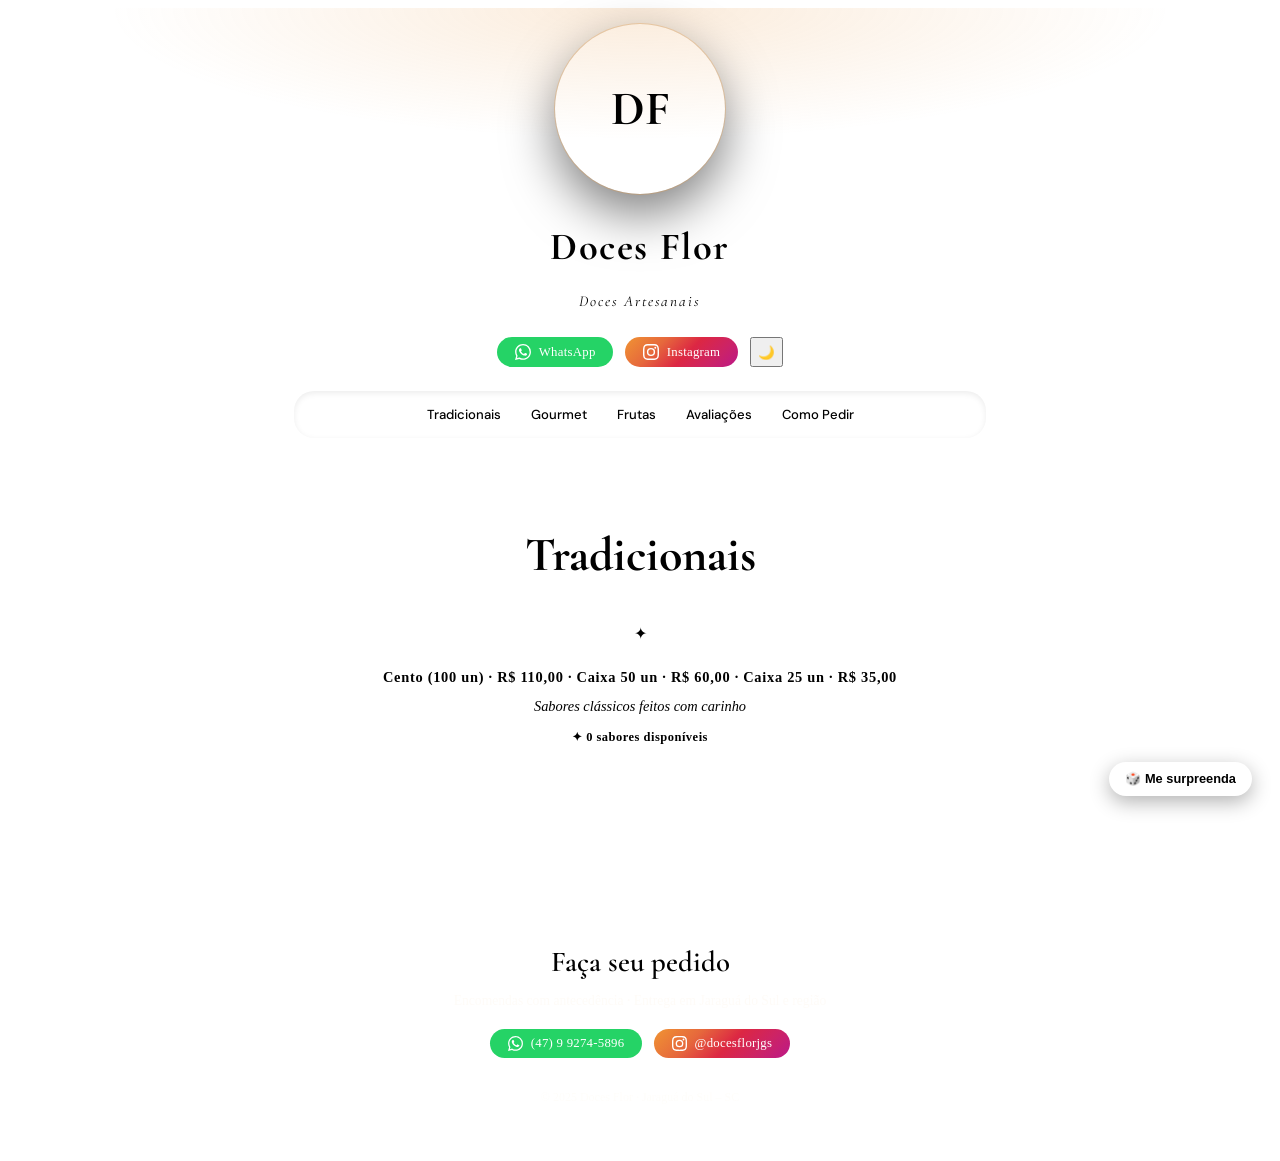
==== index.html @ 5be65fd5 "Update index.html" ====
<!DOCTYPE html>
<html lang="pt-br">
<head>
<meta charset="UTF-8">
<meta name="viewport" content="width=device-width, initial-scale=1.0">
<title>Doces Flor – Brigadeiros Artesanais | Jaraguá do Sul</title>
<meta name="description" content="Brigadeiros artesanais tradicionais e gourmet. Encomendas para festas e eventos em Jaraguá do Sul e região. Peça pelo WhatsApp!">
<link rel="canonical" href="https://docesflor.github.io/cardapio/">

<!-- Open Graph / WhatsApp -->
<meta property="og:title" content="Doces Flor – Brigadeiros Artesanais">
<meta property="og:description" content="Brigadeiros tradicionais e gourmet feitos com carinho. Encomendas em Jaraguá do Sul e região!">
<meta property="og:image" content="https://raw.githubusercontent.com/docesflor/cardapio/main/icone.png">
<meta property="og:type" content="website">
<meta property="og:locale" content="pt_BR">

<!-- Favicon -->
<link rel="icon" type="image/png" href="https://raw.githubusercontent.com/docesflor/cardapio/main/icone.png">
<link rel="apple-touch-icon" href="https://raw.githubusercontent.com/docesflor/cardapio/main/icone.png">
<link rel="manifest" href="manifest.json">

<!-- Firebase (leitura de avaliações para depoimentos) -->
<script src="https://www.gstatic.com/firebasejs/8.10.0/firebase-app.js"></script>
<script src="https://www.gstatic.com/firebasejs/8.10.0/firebase-database.js"></script>
<script src="https://docesflor.github.io/shared/firebase-config.js"></script>
<script src="https://docesflor.github.io/shared/sabores-precos.js"></script>
<script src="https://docesflor.github.io/shared/utils.js"></script>

<script>
  if ('serviceWorker' in navigator) {
    window.addEventListener('load', () => {
      navigator.serviceWorker.register('/sw.js')
        .then(r => console.log('SW registrado:', r.scope))
        .catch(e => console.warn('SW erro:', e));
    });
  }
</script>

<!-- Schema.org structured data -->
<script type="application/ld+json">
{
  "@context": "https://schema.org",
  "@type": "FoodEstablishment",
  "name": "Doces Flor",
  "description": "Brigadeiros artesanais tradicionais e gourmet em Jaraguá do Sul",
  "address": {
    "@type": "PostalAddress",
    "addressLocality": "Jaraguá do Sul",
    "addressRegion": "SC",
    "addressCountry": "BR"
  },
  "telephone": "+5547992745896",
  "servesCuisine": "Confeitaria Artesanal"
}
</script>

<!-- Google Analytics -->
<script async src="https://www.googletagmanager.com/gtag/js?id=G-Z4RVTWXSM8"></script>
<script>
  window.dataLayer = window.dataLayer || [];
  function gtag(){dataLayer.push(arguments);}
  gtag('js', new Date());
  gtag('config', 'G-Z4RVTWXSM8');
</script>

<script src="js/notificacoes.js"></script>

<link href="https://fonts.googleapis.com/css2?family=Cormorant+Garamond:ital,wght@0,400;0,600;0,700;1,400;1,600&family=DM+Sans:wght@300;400;500&display=swap" rel="stylesheet">
<link rel="stylesheet" href="https://docesflor.github.io/shared/theme.css">

<link rel="stylesheet" href="style.css">
</head>
<body>

<!-- HEADER -->
<header>
  <div class="header-inner">
    <div class="logo-ring">
      <img src="https://raw.githubusercontent.com/docesflor/cardapio/main/icone.png"
           alt="Logo Doces Flor — Brigadeiros Artesanais em Jaraguá do Sul"
           width="160" height="160"
           fetchpriority="high"
           onerror="this.parentElement.innerHTML='<div style=\'display:flex;align-items:center;justify-content:center;width:100%;height:100%;border-radius:50%;background:var(--amber);font-family:Cormorant Garamond,serif;font-size:3rem;font-weight:700;color:var(--brown-dark)\'>DF</div>'">
    </div>
    <div class="header-title">
      <h1>Doces <span>Flor</span></h1>
      <p>Doces Artesanais</p>
    </div>
    <div class="header-cta">
      <a href="https://wa.me/5547992745896?text=Olá! Gostaria de fazer um pedido de doces." target="_blank" class="btn-social btn-whatsapp"
         onclick="gtag('event','click_whatsapp',{local:'header'})">
        <svg width="16" height="16" viewBox="0 0 24 24" fill="currentColor" aria-hidden="true"><path d="M17.472 14.382c-.297-.149-1.758-.867-2.03-.967-.273-.099-.471-.148-.67.15-.197.297-.767.966-.94 1.164-.173.199-.347.223-.644.075-.297-.15-1.255-.463-2.39-1.475-.883-.788-1.48-1.761-1.653-2.059-.173-.297-.018-.458.13-.606.134-.133.298-.347.446-.52.149-.174.198-.298.298-.497.099-.198.05-.371-.025-.52-.075-.149-.669-1.612-.916-2.207-.242-.579-.487-.5-.669-.51-.173-.008-.371-.01-.57-.01-.198 0-.52.074-.792.372-.272.297-1.04 1.016-1.04 2.479 0 1.462 1.065 2.875 1.213 3.074.149.198 2.096 3.2 5.077 4.487.709.306 1.262.489 1.694.625.712.227 1.36.195 1.871.118.571-.085 1.758-.719 2.006-1.413.248-.694.248-1.289.173-1.413-.074-.124-.272-.198-.57-.347m-5.421 7.403h-.004a9.87 9.87 0 01-5.031-1.378l-.361-.214-3.741.982.998-3.648-.235-.374a9.86 9.86 0 01-1.51-5.26c.001-5.45 4.436-9.884 9.888-9.884 2.64 0 5.122 1.03 6.988 2.898a9.825 9.825 0 012.893 6.994c-.003 5.45-4.437 9.884-9.885 9.884m8.413-18.297A11.815 11.815 0 0012.05 0C5.495 0 .16 5.335.157 11.892c0 2.096.547 4.142 1.588 5.945L.057 24l6.305-1.654a11.882 11.882 0 005.683 1.448h.005c6.554 0 11.89-5.335 11.893-11.893a11.821 11.821 0 00-3.48-8.413z"/></svg>
        WhatsApp
      </a>
      <a href="https://www.instagram.com/docesflorjgs/" target="_blank" class="btn-social btn-instagram"
         onclick="gtag('event','click_instagram',{local:'header'})">
        <svg width="16" height="16" viewBox="0 0 24 24" fill="currentColor" aria-hidden="true"><path d="M12 2.163c3.204 0 3.584.012 4.85.07 3.252.148 4.771 1.691 4.919 4.919.058 1.265.069 1.645.069 4.849 0 3.205-.012 3.584-.069 4.849-.149 3.225-1.664 4.771-4.919 4.919-1.266.058-1.644.07-4.85.07-3.204 0-3.584-.012-4.849-.07-3.26-.149-4.771-1.699-4.919-4.92-.058-1.265-.07-1.644-.07-4.849 0-3.204.013-3.583.07-4.849.149-3.227 1.664-4.771 4.919-4.919 1.266-.057 1.645-.069 4.849-.069zM12 0C8.741 0 8.333.014 7.053.072 2.695.272.273 2.69.073 7.052.014 8.333 0 8.741 0 12c0 3.259.014 3.668.072 4.948.2 4.358 2.618 6.78 6.98 6.98C8.333 23.986 8.741 24 12 24c3.259 0 3.668-.014 4.948-.072 4.354-.2 6.782-2.618 6.979-6.98.059-1.28.073-1.689.073-4.948 0-3.259-.014-3.667-.072-4.947-.196-4.354-2.617-6.78-6.979-6.98C15.668.014 15.259 0 12 0zm0 5.838a6.162 6.162 0 100 12.324 6.162 6.162 0 000-12.324zM12 16a4 4 0 110-8 4 4 0 010 8zm6.406-11.845a1.44 1.44 0 100 2.881 1.44 1.44 0 000-2.881z"/></svg>
        Instagram
      </a>
      <button class="btn-toggle-tema" onclick="alternarTema()" aria-label="Alternar modo escuro">🌙</button>
    </div>
  </div>
</header>

<button id="btnSurpresa" onclick="abrirSurpresa()" style="position:fixed;bottom:6.5rem;right:1.75rem;z-index:999;background:var(--surface-brand);color:var(--on-surface-brand);border:2px solid var(--amber);border-radius:50px;padding:0.6rem 1rem;font-size:0.8rem;font-weight:600;box-shadow:0 6px 20px rgba(0,0,0,0.3);cursor:pointer;">🎲 Me surpreenda</button>

<!-- MODAL SURPRESA (ROLETA DE SABOR) -->
<div class="surpresa-modal" id="surpresaModal" role="dialog" aria-modal="true" aria-label="Sorteio de sabor">
  <div class="surpresa-box">
    <button class="surpresa-fechar" onclick="fecharSurpresa()" aria-label="Fechar">×</button>
    <p class="surpresa-label">🎲 Gire e descubra seu sabor!</p>
    <div class="surpresa-dado-wrap" id="surpresaRoletaWrap">
      <div class="surpresa-dado" id="surpresaDado">🎲</div>
      <div class="surpresa-nome-girando" id="surpresaNomeGirando">?</div>
    </div>
    <button class="btn-confirmar-qtd" id="btnGirarRoleta" onclick="girarRoleta()">🎲 Girar o dado</button>
    <div class="surpresa-resultado" id="surpresaResultado" style="display:none;">
      <div class="surpresa-selo">🎉</div>
      <p class="surpresa-resultado-label">Seu sabor é</p>
      <div class="surpresa-nome-card">
        <h3 id="surpresaNomeFinal"></h3>
      </div>
      <button class="btn-ver-sabor" onclick="irParaSaborSorteado()">Ver esse sabor 🍫</button>
      <button class="btn-girar-novo" onclick="girarNovamente()">🎲 Girar de novo</button>
    </div>
  </div>
</div>
<div class="nav-tabs">
  <button class="nav-tab active" data-section="tradicionais" id="tab-tradicionais">Tradicionais</button>
  <button class="nav-tab" data-section="gourmet" id="tab-gourmet">Gourmet</button>
  <button class="nav-tab" data-section="frutas" id="tab-frutas">Frutas</button>
  <button class="nav-tab" data-section="depoimentos">Avaliações</button>
  <button class="nav-tab" data-section="como-pedir">Como Pedir</button>
</div>

<!-- MAIN -->
<main>

  <div class="banner-sazonal" id="bannerSazonal">
    <div class="banner-sazonal-inner">
      <div class="banner-sazonal-emoji" id="bannerEmoji"></div>
      <h4 id="bannerTitulo"></h4>
      <p id="bannerTexto"></p>
      <span class="banner-sazonal-badge" id="bannerBadge"></span>
    </div>
  </div>

  <!-- TRADICIONAIS -->
  <section id="tradicionais" class="section visible">
    <div class="section-header">
      <h2>Tradicionais</h2>
      <div class="ornament"><span class="ornament-icon">✦</span></div>
      <span class="price-tag">Cento (100 un) · R$ 110,00 · Caixa 50 un · R$ 60,00 · Caixa 25 un · R$ 35,00</span>
      <p class="desc">Sabores clássicos feitos com carinho</p>
      <p class="desc-sabores" id="contador-trad"></p>
    </div>
    <div class="grid" id="grid-trad"></div>
<div class="skeleton-grid" id="skeleton-trad">
  <div class="skeleton-card"></div><div class="skeleton-card"></div><div class="skeleton-card"></div>
</div>
  </section>

  <!-- FRUTAS -->
  <section id="frutas" class="section">
    <div class="section-header">
      <h2>Frutas</h2>
      <div class="ornament"><span class="ornament-icon">✦</span></div>
      <span class="price-tag">Cento (100 un) · R$ 125,00 · Caixa 50 un · R$ 70,00 · Caixa 25 un · R$ 40,00</span>
      <p class="desc">Sabores frescos e frutados feitos com carinho</p>
      <p class="desc-sabores" id="contador-frutas"></p>
    </div>
    <div class="grid" id="grid-frutas"></div>
<div class="skeleton-grid" id="skeleton-frutas">
  <div class="skeleton-card"></div><div class="skeleton-card"></div><div class="skeleton-card"></div>
</div>
  </section>

  <!-- GOURMET -->
  <section id="gourmet" class="section">
    <div class="section-header">
      <h2>Gourmet</h2>
      <div class="ornament"><span class="ornament-icon">✦</span></div>
      <span class="price-tag">Cento (100 un) · R$ 140,00 · Caixa 50 un · R$ 80,00 · Caixa 25 un · R$ 45,00</span>
      <p class="desc">Combinações sofisticadas e irresistíveis</p>
      <p class="desc-sabores" id="contador-gourmet"></p>
    </div>
    <div class="grid" id="grid-gourmet"></div>
<div class="skeleton-grid" id="skeleton-gourmet">
  <div class="skeleton-card"></div><div class="skeleton-card"></div><div class="skeleton-card"></div>
</div>
  </section>

  <!-- DEPOIMENTOS -->
  <section id="depoimentos" class="section">
    <div class="section-header">
      <h2>O que dizem nossos clientes</h2>
      <div class="ornament"><span class="ornament-icon">✦</span></div>
      <p class="desc">Amor em cada mordida, carinho em cada entrega ♥</p>
    </div>
    <div class="depoimentos-grid" id="depoimentos-grid">
      <!-- Depoimentos reais são inseridos automaticamente aqui via JavaScript -->
      <div class="depoimento-card">
        <div class="depoimento-estrelas">★★★★★</div>
        <p class="depoimento-texto">"Os brigadeiros são simplesmente perfeitos! Pedi para o aniversário da minha filha e todos adoraram. Já virei cliente fiel!"</p>
        <span class="depoimento-autor">— Ana Paula M.</span>
      </div>
      <div class="depoimento-card">
        <div class="depoimento-estrelas">★★★★★</div>
        <p class="depoimento-texto">"Melhor brigadeiro que já comi! O de Ferrero Rocher é incrível. Entrega pontual e embalagem linda."</p>
        <span class="depoimento-autor">— Carlos R.</span>
      </div>
    </div>
  </section>

  <!-- COMO PEDIR -->
  <section id="como-pedir" class="section">
    <div class="section-header">
      <h2>Como Pedir</h2>
      <div class="ornament"><span class="ornament-icon">✦</span></div>
      <p class="desc">Simples, rápido e com muito carinho</p>
    </div>

    <div style="max-width:560px;margin:0 auto 3rem;">
      <div style="display:flex;flex-direction:column;gap:1.25rem;">
        <div style="display:flex;align-items:flex-start;gap:1rem;background:var(--white);border-radius:16px;padding:1.25rem;box-shadow:0 4px 18px var(--shadow);">
          <div style="min-width:42px;height:42px;border-radius:50%;background:var(--amber);color:var(--white);font-family:'Cormorant Garamond',serif;font-size:1.4rem;font-weight:700;display:flex;align-items:center;justify-content:center;">1</div>
          <div><p style="font-weight:600;color:var(--brown-dark);margin-bottom:0.2rem;">Escolha os sabores</p><p style="font-size:0.85rem;color:var(--brown-warm);">Navegue pelo cardápio, adicione os sabores e quantidades desejadas no carrinho.</p></div>
        </div>
        <div style="display:flex;align-items:flex-start;gap:1rem;background:var(--white);border-radius:16px;padding:1.25rem;box-shadow:0 4px 18px var(--shadow);">
          <div style="min-width:42px;height:42px;border-radius:50%;background:var(--amber);color:var(--white);font-family:'Cormorant Garamond',serif;font-size:1.4rem;font-weight:700;display:flex;align-items:center;justify-content:center;">2</div>
          <div><p style="font-weight:600;color:var(--brown-dark);margin-bottom:0.2rem;">Envie pelo WhatsApp</p><p style="font-size:0.85rem;color:var(--brown-warm);">Clique em "Enviar pedido no WhatsApp" — a mensagem já vem pronta com tudo que escolheu.</p></div>
        </div>
        <div style="display:flex;align-items:flex-start;gap:1rem;background:var(--white);border-radius:16px;padding:1.25rem;box-shadow:0 4px 18px var(--shadow);">
          <div style="min-width:42px;height:42px;border-radius:50%;background:var(--amber);color:var(--white);font-family:'Cormorant Garamond',serif;font-size:1.4rem;font-weight:700;display:flex;align-items:center;justify-content:center;">3</div>
          <div><p style="font-weight:600;color:var(--brown-dark);margin-bottom:0.2rem;">Confirme e aguarde</p><p style="font-size:0.85rem;color:var(--brown-warm);">Combinamos data, entrega ou retirada e forma de pagamento. Prazo mínimo de 48h.</p></div>
        </div>
        <div style="display:flex;align-items:flex-start;gap:1rem;background:var(--white);border-radius:16px;padding:1.25rem;box-shadow:0 4px 18px var(--shadow);">
          <div style="min-width:42px;height:42px;border-radius:50%;background:var(--green);color:var(--white);font-family:'Cormorant Garamond',serif;font-size:1.4rem;font-weight:700;display:flex;align-items:center;justify-content:center;">🍫</div>
          <div><p style="font-weight:600;color:var(--brown-dark);margin-bottom:0.2rem;">Aproveite!</p><p style="font-size:0.85rem;color:var(--brown-warm);">Seus brigadeiros chegam fresquinhos e feitos com muito amor. ♥</p></div>
        </div>
      </div>
    </div>

    <!-- CALCULADORA "PRA QUANTAS PESSOAS" -->
    <div style="max-width:480px;margin:0 auto 3rem;">
      <div style="background:var(--white);border-radius:20px;padding:1.5rem;box-shadow:0 4px 18px var(--shadow);text-align:center;">
        <h3 style="font-family:'Cormorant Garamond',serif;font-size:1.5rem;font-weight:700;color:var(--brown-dark);margin-bottom:0.3rem;">🎉 Não sabe quanto pedir?</h3>
        <p style="font-size:0.85rem;color:var(--brown-warm);margin-bottom:1rem;">Diga quantos convidados e calculamos pra você!</p>
        <div style="display:flex;gap:8px;">
          <input type="number" id="calcConvidados" min="1" placeholder="Nº de convidados" style="flex:1;padding:0.75rem 1rem;border:2px solid var(--cream-dark);border-radius:14px;font-size:0.9rem;font-family:'DM Sans',sans-serif;color:var(--brown-dark);background:var(--cream);outline:none;">
          <button onclick="calcularQuantidadePessoas()" style="background:var(--amber);color:white;border:none;border-radius:14px;padding:0 1.25rem;font-family:'DM Sans',sans-serif;font-weight:600;cursor:pointer;white-space:nowrap;">Calcular</button>
        </div>
        <div id="calcResultadoPessoas"></div>
      </div>
    </div>

    <!-- TABELA DE PREÇOS -->
    <div style="max-width:620px;margin:0 auto;">
      <div style="text-align:center;margin-bottom:1.5rem;">
        <h3 style="font-family:'Cormorant Garamond',serif;font-size:1.8rem;font-weight:700;color:var(--brown-dark);">Tabela de Preços</h3>
        <div class="ornament"><span class="ornament-icon">✦</span></div>
      </div>

      <!-- Preços base -->
      <div style="background:var(--white);border-radius:16px;overflow:hidden;box-shadow:0 4px 18px var(--shadow);margin-bottom:1.25rem;">
      <div style="display:grid;grid-template-columns:1fr 1fr 1fr 1fr;background:var(--brown-dark);padding:0.75rem 1.25rem;text-align:center;">
        <span style="font-size:0.75rem;font-weight:600;color:var(--amber-light);letter-spacing:0.05em;">QUANTIDADE</span>
        <span style="font-size:0.75rem;font-weight:600;color:var(--amber-light);letter-spacing:0.05em;">TRADICIONAL</span>
        <span style="font-size:0.75rem;font-weight:600;color:var(--amber-light);letter-spacing:0.05em;">FRUTAS</span>
        <span style="font-size:0.75rem;font-weight:600;color:var(--amber-light);letter-spacing:0.05em;">GOURMET</span>
    </div>
        <div id="tabelaPrecos"></div>
      </div>

      <!-- Combos mistos -->
      <div style="background:var(--white);border-radius:16px;overflow:hidden;box-shadow:0 4px 18px var(--shadow);margin-bottom:1.25rem;">
        <div style="background:var(--green);padding:0.75rem 1.25rem;text-align:center;">
          <span style="font-size:0.78rem;font-weight:700;color:white;letter-spacing:0.08em;">🎁 COMBOS MISTOS — ECONOMIA GARANTIDA</span>
        </div>
        <div style="padding:0.5rem 0;">
          <div style="display:grid;grid-template-columns:1fr 1fr 1fr;padding:0.75rem 1.25rem;background:var(--cream);text-align:center;">
            <span style="font-size:0.72rem;font-weight:600;color:var(--brown-warm);letter-spacing:0.04em;">COMBO</span>
            <span style="font-size:0.72rem;font-weight:600;color:var(--brown-warm);letter-spacing:0.04em;">VALOR</span>
            <span style="font-size:0.72rem;font-weight:600;color:var(--green);letter-spacing:0.04em;">ECONOMIA</span>
          </div>
          <div style="display:grid;grid-template-columns:1fr 1fr 1fr;padding:0.75rem 1.25rem;text-align:center;border-bottom:1px solid var(--cream-dark);">
            <div style="text-align:left;">
              <span style="font-size:0.88rem;font-weight:600;color:var(--brown-dark);">Caixa Mista 50 un</span>
              <span style="display:block;font-size:0.72rem;color:var(--brown-warm);">25 Trad + 25 Gourmet</span>
            </div>
            <span style="font-size:0.95rem;font-weight:700;color:var(--brown-dark);display:flex;align-items:center;justify-content:center;">R$ 70,00</span>
            <span style="font-size:0.88rem;font-weight:700;color:var(--green);display:flex;align-items:center;justify-content:center;">- R$ 10,00</span>
          </div>
          <div style="display:grid;grid-template-columns:1fr 1fr 1fr;padding:0.75rem 1.25rem;text-align:center;border-bottom:1px solid var(--cream-dark);">
            <div style="text-align:left;">
              <span style="font-size:0.88rem;font-weight:600;color:var(--brown-dark);">Cento Misto 100 un</span>
              <span style="display:block;font-size:0.72rem;color:var(--brown-warm);">50 Trad + 50 Gourmet</span>
            </div>
            <span style="font-size:0.95rem;font-weight:700;color:var(--brown-dark);display:flex;align-items:center;justify-content:center;">R$ 125,00</span>
            <span style="font-size:0.88rem;font-weight:700;color:var(--green);display:flex;align-items:center;justify-content:center;">- R$ 15,00</span>
          </div>
          <div style="display:grid;grid-template-columns:1fr 1fr 1fr;padding:0.75rem 1.25rem;text-align:center;border-bottom:1px solid var(--cream-dark);">
            <div style="text-align:left;">
              <span style="font-size:0.88rem;font-weight:600;color:var(--brown-dark);">Cento Misto 100 un</span>
              <span style="display:block;font-size:0.72rem;color:var(--brown-warm);">75 Trad + 25 Gourmet</span>
            </div>
            <span style="font-size:0.95rem;font-weight:700;color:var(--brown-dark);display:flex;align-items:center;justify-content:center;">R$ 120,00</span>
            <span style="font-size:0.88rem;font-weight:700;color:var(--green);display:flex;align-items:center;justify-content:center;">- R$ 10,00</span>
          </div>
          <div style="display:grid;grid-template-columns:1fr 1fr 1fr;padding:0.75rem 1.25rem;text-align:center;">
            <div style="text-align:left;">
              <span style="font-size:0.88rem;font-weight:600;color:var(--brown-dark);">Cento Misto 100 un</span>
              <span style="display:block;font-size:0.72rem;color:var(--brown-warm);">25 Trad + 75 Gourmet</span>
            </div>
            <span style="font-size:0.95rem;font-weight:700;color:var(--brown-dark);display:flex;align-items:center;justify-content:center;">R$ 130,00</span>
            <span style="font-size:0.88rem;font-weight:700;color:var(--green);display:flex;align-items:center;justify-content:center;">- R$ 20,00</span>
          </div>
        </div>
        <div style="padding:0 1.25rem 0.75rem;font-size:0.75rem;color:var(--brown-warm);font-style:italic;text-align:center;">
          * Cento Misto pode ser dividido em até 4 sabores (2 de cada categoria)
        </div>
      </div>

      <p style="text-align:center;font-size:0.78rem;color:var(--brown-warm);margin-top:0.5rem;margin-bottom:1.5rem;font-style:italic;">
        * Quantidade mínima: 25 unidades por sabor
      </p>

      <a href="https://wa.me/5547992745896?text=Olá! Gostaria de fazer um pedido de brigadeiros."
         target="_blank" class="btn-enviar-pedido"
         onclick="gtag('event','click_whatsapp',{local:'tabela_precos'})">
        <svg width="18" height="18" viewBox="0 0 24 24" fill="currentColor" aria-hidden="true"><path d="M17.472 14.382c-.297-.149-1.758-.867-2.03-.967-.273-.099-.471-.148-.67.15-.197.297-.767.966-.94 1.164-.173.199-.347.223-.644.075-.297-.15-1.255-.463-2.39-1.475-.883-.788-1.48-1.761-1.653-2.059-.173-.297-.018-.458.13-.606.134-.133.298-.347.446-.52.149-.174.198-.298.298-.497.099-.198.05-.371-.025-.52-.075-.149-.669-1.612-.916-2.207-.242-.579-.487-.5-.669-.51-.173-.008-.371-.01-.57-.01-.198 0-.52.074-.792.372-.272.297-1.04 1.016-1.04 2.479 0 1.462 1.065 2.875 1.213 3.074.149.198 2.096 3.2 5.077 4.487.709.306 1.262.489 1.694.625.712.227 1.36.195 1.871.118.571-.085 1.758-.719 2.006-1.413.248-.694.248-1.289.173-1.413-.074-.124-.272-.198-.57-.347m-5.421 7.403h-.004a9.87 9.87 0 01-5.031-1.378l-.361-.214-3.741.982.998-3.648-.235-.374a9.86 9.86 0 01-1.51-5.26c.001-5.45 4.436-9.884 9.888-9.884 2.64 0 5.122 1.03 6.988 2.898a9.825 9.825 0 012.893 6.994c-.003 5.45-4.437 9.884-9.885 9.884m8.413-18.297A11.815 11.815 0 0012.05 0C5.495 0 .16 5.335.157 11.892c0 2.096.547 4.142 1.588 5.945L.057 24l6.305-1.654a11.882 11.882 0 005.683 1.448h.005c6.554 0 11.89-5.335 11.893-11.893a11.821 11.821 0 00-3.48-8.413z"/></svg>
        Fazer pedido pelo WhatsApp
      </a>
    </div>
  </section>
</main>

<!-- FOOTER -->
<footer>
  <div class="footer-inner"></br>
    <h3>Faça seu pedido</h3>
    <p>Encomendas com antecedência · Entrega em Jaraguá do Sul e região</p>
    <div class="footer-links">
      <a href="https://wa.me/5547992745896?text=Olá! Gostaria de fazer um pedido de doces." target="_blank" class="btn-social btn-whatsapp"
         onclick="gtag('event','click_whatsapp',{local:'footer'})">
        <svg width="15" height="15" viewBox="0 0 24 24" fill="currentColor" aria-hidden="true"><path d="M17.472 14.382c-.297-.149-1.758-.867-2.03-.967-.273-.099-.471-.148-.67.15-.197.297-.767.966-.94 1.164-.173.199-.347.223-.644.075-.297-.15-1.255-.463-2.39-1.475-.883-.788-1.48-1.761-1.653-2.059-.173-.297-.018-.458.13-.606.134-.133.298-.347.446-.52.149-.174.198-.298.298-.497.099-.198.05-.371-.025-.52-.075-.149-.669-1.612-.916-2.207-.242-.579-.487-.5-.669-.51-.173-.008-.371-.01-.57-.01-.198 0-.52.074-.792.372-.272.297-1.04 1.016-1.04 2.479 0 1.462 1.065 2.875 1.213 3.074.149.198 2.096 3.2 5.077 4.487.709.306 1.262.489 1.694.625.712.227 1.36.195 1.871.118.571-.085 1.758-.719 2.006-1.413.248-.694.248-1.289.173-1.413-.074-.124-.272-.198-.57-.347m-5.421 7.403h-.004a9.87 9.87 0 01-5.031-1.378l-.361-.214-3.741.982.998-3.648-.235-.374a9.86 9.86 0 01-1.51-5.26c.001-5.45 4.436-9.884 9.888-9.884 2.64 0 5.122 1.03 6.988 2.898a9.825 9.825 0 012.893 6.994c-.003 5.45-4.437 9.884-9.885 9.884m8.413-18.297A11.815 11.815 0 0012.05 0C5.495 0 .16 5.335.157 11.892c0 2.096.547 4.142 1.588 5.945L.057 24l6.305-1.654a11.882 11.882 0 005.683 1.448h.005c6.554 0 11.89-5.335 11.893-11.893a11.821 11.821 0 00-3.48-8.413z"/></svg>
        (47) 9 9274-5896
      </a>
      <a href="https://www.instagram.com/docesflorjgs/" target="_blank" class="btn-social btn-instagram"
         onclick="gtag('event','click_instagram',{local:'footer'})">
        <svg width="15" height="15" viewBox="0 0 24 24" fill="currentColor" aria-hidden="true"><path d="M12 2.163c3.204 0 3.584.012 4.85.07 3.252.148 4.771 1.691 4.919 4.919.058 1.265.069 1.645.069 4.849 0 3.205-.012 3.584-.069 4.849-.149 3.225-1.664 4.771-4.919 4.919-1.266.058-1.644.07-4.85.07-3.204 0-3.584-.012-4.849-.07-3.26-.149-4.771-1.699-4.919-4.92-.058-1.265-.07-1.644-.07-4.849 0-3.204.013-3.583.07-4.849.149-3.227 1.664-4.771 4.919-4.919 1.266-.057 1.645-.069 4.849-.069zM12 0C8.741 0 8.333.014 7.053.072 2.695.272.273 2.69.073 7.052.014 8.333 0 8.741 0 12c0 3.259.014 3.668.072 4.948.2 4.358 2.618 6.78 6.98 6.98C8.333 23.986 8.741 24 12 24c3.259 0 3.668-.014 4.948-.072 4.354-.2 6.782-2.618 6.979-6.98.059-1.28.073-1.689.073-4.948 0-3.259-.014-3.667-.072-4.947-.196-4.354-2.617-6.78-6.979-6.98C15.668.014 15.259 0 12 0zm0 5.838a6.162 6.162 0 100 12.324 6.162 6.162 0 000-12.324zM12 16a4 4 0 110-8 4 4 0 010 8zm6.406-11.845a1.44 1.44 0 100 2.881 1.44 1.44 0 000-2.881z"/></svg>
        @docesflorjgs
      </a>
    </div>
    <small>© 2025 Doces Flor · Jaraguá do Sul – SC</small>
  </div>
</footer>

<!-- MODAL IMAGEM -->
<div id="imageModal" class="modal" role="dialog" aria-modal="true" aria-label="Visualizar imagem">
  <button class="modal-close" onclick="closeModal()" aria-label="Fechar">×</button>
  <button class="modal-nav modal-prev" onclick="prevImage()" aria-label="Imagem anterior">&#8249;</button>
  <img class="modal-img" id="modalImage" src="" alt="Foto do brigadeiro">
  <button class="modal-nav modal-next" onclick="nextImage()" aria-label="Próxima imagem">&#8250;</button>
</div>

<!-- TOAST -->
<div class="toast" id="toast" role="alert" aria-live="polite"></div>

<div class="mini-resumo-fixo" id="miniResumoFixo" onclick="abrirCarrinho()">
  <span id="miniResumoTexto"></span>
  <span class="mini-resumo-seta">→</span>
</div>

<!-- CARRINHO FAB -->
<button class="carrinho-fab" id="carrinhoFab" onclick="abrirCarrinho()" style="display:none;" aria-label="Ver carrinho">
  🛒
  <span class="carrinho-count" id="carrinhoCount">0</span>
</button>

<!-- OVERLAY -->
<div class="carrinho-overlay" id="carrinhoOverlay" onclick="fecharCarrinho()"></div>

<!-- DRAWER -->
<div class="carrinho-drawer" id="carrinhoDrawer" role="dialog" aria-modal="true" aria-label="Seu pedido">
  <div class="carrinho-drawer-header">
    <div class="carrinho-titulo">
      🛒 Seu pedido
      <button class="carrinho-fechar" onclick="fecharCarrinho()" aria-label="Fechar carrinho">×</button>
    </div>
  </div>
  <div class="carrinho-drawer-body">
    <div id="carrinhoAtalhos" style="display:none;gap:6px;flex-wrap:wrap;margin-bottom:1rem;"></div>
    <div id="carrinhoItens"></div>
    <div id="carrinhoResumo"></div>
    <div style="margin-top:1rem;">
      <label for="nomeCarrinho" style="font-size:0.78rem;font-weight:600;color:var(--brown-warm);display:block;margin-bottom:0.4rem;letter-spacing:0.03em;text-transform:uppercase;">Seu nome</label>
      <input type="text" id="nomeCarrinho" placeholder="Como podemos te chamar?" style="width:100%;padding:0.75rem 1rem;border:2px solid var(--cream-dark);border-radius:14px;font-size:0.85rem;font-family:'DM Sans',sans-serif;color:var(--brown-dark);background:var(--cream);outline:none;transition:border-color 0.2s;" onfocus="this.style.borderColor='var(--amber)'" onblur="this.style.borderColor='var(--cream-dark)'">
      <div class="msg-erro-qtd" id="msgErroNome" style="margin-top:0.3rem;"></div>
    </div>
    <div style="margin-top:1rem;padding-bottom:1rem;">
      <label for="obsCarrinho" style="font-size:0.78rem;font-weight:600;color:var(--brown-warm);display:block;margin-bottom:0.4rem;letter-spacing:0.03em;text-transform:uppercase;">Observações (opcional)</label>
      <textarea id="obsCarrinho" placeholder="Ex: forminha rosa, data desejada 15/07, entregar no período da tarde..." style="width:100%;padding:0.75rem 1rem;border:2px solid var(--cream-dark);border-radius:14px;font-size:0.85rem;font-family:'DM Sans',sans-serif;color:var(--brown-dark);background:var(--cream);resize:vertical;min-height:72px;outline:none;transition:border-color 0.2s;" onfocus="this.style.borderColor='var(--amber)'" onblur="this.style.borderColor='var(--cream-dark)'"></textarea>
    </div>
  </div>
  <div class="carrinho-drawer-footer">
    <button class="btn-enviar-pedido" id="btnEnviarPedido" onclick="enviarPedidoWhatsApp()">
      <svg width="18" height="18" viewBox="0 0 24 24" fill="currentColor" aria-hidden="true"><path d="M17.472 14.382c-.297-.149-1.758-.867-2.03-.967-.273-.099-.471-.148-.67.15-.197.297-.767.966-.94 1.164-.173.199-.347.223-.644.075-.297-.15-1.255-.463-2.39-1.475-.883-.788-1.48-1.761-1.653-2.059-.173-.297-.018-.458.13-.606.134-.133.298-.347.446-.52.149-.174.198-.298.298-.497.099-.198.05-.371-.025-.52-.075-.149-.669-1.612-.916-2.207-.242-.579-.487-.5-.669-.51-.173-.008-.371-.01-.57-.01-.198 0-.52.074-.792.372-.272.297-1.04 1.016-1.04 2.479 0 1.462 1.065 2.875 1.213 3.074.149.198 2.096 3.2 5.077 4.487.709.306 1.262.489 1.694.625.712.227 1.36.195 1.871.118.571-.085 1.758-.719 2.006-1.413.248-.694.248-1.289.173-1.413-.074-.124-.272-.198-.57-.347m-5.421 7.403h-.004a9.87 9.87 0 01-5.031-1.378l-.361-.214-3.741.982.998-3.648-.235-.374a9.86 9.86 0 01-1.51-5.26c.001-5.45 4.436-9.884 9.888-9.884 2.64 0 5.122 1.03 6.988 2.898a9.825 9.825 0 012.893 6.994c-.003 5.45-4.437 9.884-9.885 9.884m8.413-18.297A11.815 11.815 0 0012.05 0C5.495 0 .16 5.335.157 11.892c0 2.096.547 4.142 1.588 5.945L.057 24l6.305-1.654a11.882 11.882 0 005.683 1.448h.005c6.554 0 11.89-5.335 11.893-11.893a11.821 11.821 0 00-3.48-8.413z"/></svg>
      Enviar pedido no WhatsApp
    </button>
  </div>
</div>

<!-- MODAL QUANTIDADE -->
<div class="qtd-modal" id="qtdModal" role="dialog" aria-modal="true" aria-labelledby="qtdModalNome">
  <div class="qtd-box">
    <h4 id="qtdModalNome"></h4>
    <p>Quantidade mínima: 25 unidades por sabor</p>
    <div class="qtd-preco-info" id="qtdPrecoInfo">Selecione uma quantidade</div>
    <div class="qtd-opcoes">
      <button class="btn-qtd-opcao" onclick="selecionarQtd(25)">25</button>
      <button class="btn-qtd-opcao" onclick="selecionarQtd(50)">50</button>
      <button class="btn-qtd-opcao" onclick="selecionarQtd(75)">75</button>
      <button class="btn-qtd-opcao" onclick="selecionarQtd(100)">100</button>
      <button class="btn-qtd-opcao" onclick="selecionarQtd(150)">150</button>
      <button class="btn-qtd-opcao" onclick="selecionarQtd(200)">200</button>
    </div>
    <div class="qtd-personalizada">
      <label for="qtdCustom">Outra:</label>
      <input type="number" id="qtdCustom" min="25" step="25" placeholder="ex: 125"
             oninput="limparErroQtd()" aria-label="Quantidade personalizada">
    </div>
    <div class="msg-erro-qtd" id="msgErroQtd"></div>
    <button class="btn-confirmar-qtd" onclick="confirmarQtd()">Adicionar ao pedido</button>
    <button class="btn-cancelar-qtd" onclick="fecharQtdModal()">Cancelar</button>
  </div>
</div>


<!-- ═══════════════════════════════════════════
     MÓDULOS DO CARDÁPIO — ordem importa:
     dados → cards → carrinho
═══════════════════════════════════════════ -->
<script src="https://cdnjs.cloudflare.com/ajax/libs/canvas-confetti/1.9.3/confetti.browser.min.js"></script>
<script src="js/cardapio-dados.js"></script>
<script src="js/cardapio-cards.js"></script>
<script src="js/cardapio-carrinho.js"></script>

</body>
</html>
---- style.css ----
/* ═══════════════════════════════════════════
     CARDÁPIO — ESTILOS ESPECÍFICOS
     Reset, :root (cores) e base do body já vêm de shared/theme.css
     (carregado antes deste arquivo no <head>).
  ═══════════════════════════════════════════ */

  /* ── HEADER ── */
  header {
    position: relative;
    background: var(--surface-brand);
    overflow: visible;
    padding: 0 0 0.5rem;
  }
  header::before {
    content: '';
    position: absolute;
    inset: 0;
    background:
      radial-gradient(ellipse 60% 50% at 50% 0%, rgba(232,148,58,0.18) 0%, transparent 70%),
      repeating-linear-gradient(-45deg, transparent 0px, transparent 18px, rgba(255,255,255,0.02) 18px, rgba(255,255,255,0.02) 19px);
    pointer-events: none;
  }
  header::after {
    content: '';
    position: absolute;
    bottom: -1px;
    left: 0; right: 0;
    height: 28px;
    background: var(--cream);
    clip-path: ellipse(55% 100% at 50% 100%);
  }
  .header-inner {
    position: relative;
    z-index: 1;
    display: flex;
    flex-direction: column;
    align-items: center;
    padding: 1rem 1.5rem 0.5rem;
    gap: 0.5rem;
  }
  .logo-ring {
    width: 160px;
    height: 160px;
    border-radius: 50%;
    border: 3px solid var(--amber);
    padding: 5px;
    background: var(--surface-brand);
    box-shadow: 0 0 0 1px rgba(232,148,58,0.3), 0 20px 50px rgba(0,0,0,0.5);
    animation: floatLogo 4s ease-in-out infinite;
  }
  .logo-ring img {
    width: 100%;
    height: 100%;
    border-radius: 50%;
    object-fit: cover;
    display: block;
  }
  .header-title { text-align: center; } 
  .header-title h1 {
    font-family: 'Cormorant Garamond', serif;
    font-size: clamp(1.6rem, 4vw, 2.4rem);

    font-weight: 700;
    color: var(--on-surface-brand);
    letter-spacing: 0.04em;
    line-height: 1;
  }
  .header-title h1 span { color: var(--amber); }
  .header-title p {
    font-family: 'Cormorant Garamond', serif;
    font-style: italic;
    color: var(--amber-light);
    font-size: 0.95rem;
    letter-spacing: 0.12em;
    margin-top: 0.3rem;
  }
  .header-cta {
    display: flex;
    gap: 0.75rem;
    flex-wrap: wrap;
    justify-content: center;
    margin-top: 0.25rem;
  }
  .btn-social {
    display: inline-flex;
    align-items: center;
    gap: 0.5rem;
    padding: 0.45rem 1.1rem;
    border-radius: 50px;
    font-size: 0.8rem;
    font-weight: 500;
    text-decoration: none;
    transition: transform 0.2s, box-shadow 0.2s;
    letter-spacing: 0.02em;
  }
  .btn-social:hover { transform: translateY(-2px); box-shadow: 0 6px 18px rgba(0,0,0,0.3); }
  .btn-whatsapp { background: #25D366; color: #fff; }
  .btn-instagram {
    background: linear-gradient(135deg, #f09433, #e6683c 30%, #dc2743 55%, #cc2366 78%, #bc1888);
    color: #fff;
  }

  /* ── NAV TABS ── */
.nav-tabs {
  display: flex;
  flex-wrap: wrap;
  justify-content: center;
  gap: 6px;
  max-width: 680px;
  width: calc(100% - 2rem);
  margin: 8px auto 0;
  background: var(--cream-dark);
  border-radius: 20px;
  padding: 6px;
  box-shadow: inset 0 2px 6px rgba(0,0,0,0.08);
  position: relative;
  z-index: 2;
}

.nav-tab {
  flex: 0 0 auto;
  padding: 0.55rem 0.75rem;
  border: none;
  border-radius: 50px;
  font-family: 'DM Sans', sans-serif;
  font-size: 0.82rem;
  font-weight: 500;
  cursor: pointer;
  transition: all 0.3s;
  background: transparent;
  color: var(--brown-warm);
  white-space: nowrap;
}

.nav-tab.active {
  background: var(--surface-brand);
  color: var(--amber-light);
  box-shadow: 0 3px 10px var(--shadow);
}

  /* ── MAIN ── */
  main {
    max-width: 1100px;
    margin: 0 auto;
    padding: 3rem 1.25rem 4rem;
  }
  .section { display: none; }
  .section.visible { display: block; }
  .section-header {
    text-align: center;
    margin-bottom: 2.5rem;
  }
  .section-header h2 {
    font-family: 'Cormorant Garamond', serif;
    font-size: clamp(2rem, 5vw, 3rem);
    font-weight: 700;
    color: var(--brown-dark);
  }
  .section-header .price-tag {
    display: inline-block;
    margin-top: 0.4rem;
    background: var(--amber);
    color: var(--white);
    font-weight: 600;
    font-size: 0.9rem;
    padding: 0.25rem 1rem;
    border-radius: 50px;
    letter-spacing: 0.05em;
  }
  .section-header .desc {
    color: var(--brown-warm);
    font-size: 0.9rem;
    margin-top: 0.5rem;
    font-style: italic;
  }
  .desc-sabores {
    font-size: 0.78rem;
    color: var(--amber);
    font-weight: 600;
    margin-top: 0.3rem;
    letter-spacing: 0.04em;
  }
  .ornament {
    display: flex;
    align-items: center;
    gap: 1rem;
    margin: 1rem auto;
    max-width: 300px;
  }
  .ornament::before, .ornament::after {
    content: '';
    flex: 1;
    height: 1px;
    background: linear-gradient(to right, transparent, var(--amber));
  }
  .ornament::after { background: linear-gradient(to left, transparent, var(--amber)); }
  .ornament-icon { color: var(--amber); font-size: 1rem; }

  /* ── GRID ── */
  .grid {
    display: grid;
    grid-template-columns: repeat(auto-fill, minmax(240px, 1fr));
    gap: 1.75rem;
  }

  /* ── CARD ── */
  .card {
    background: var(--white);
    border-radius: 20px;
    overflow: hidden;
    box-shadow: 0 4px 18px var(--shadow);
    transition: transform 0.3s, box-shadow 0.3s;
    cursor: pointer;
    position: relative;
  }
  .card:hover {
    transform: translateY(-8px);
    box-shadow: 0 16px 40px rgba(43,18,6,0.2);
  }
  .card-img-wrap {
    position: relative;
    width: 100%;
    aspect-ratio: 1;
    background: var(--cream-dark);
    overflow: hidden;
  }
  .card-img-wrap img {
    width: 100%;
    height: 100%;
    object-fit: cover;
    display: block;
    transition: transform 0.4s;
    cursor: zoom-in;
  }
  .card:hover .card-img-wrap img { transform: scale(1.06); }
  .card-img-placeholder {
    width: 100%;
    height: 100%;
    display: flex;
    align-items: center;
    justify-content: center;
    flex-direction: column;
    gap: 0.4rem;
    color: #bbb;
  }
  .card-img-placeholder svg { opacity: 0.4; }
  .btn-favorito {
    position: absolute; top: 8px; left: 8px; z-index: 2;
    width: 34px; height: 34px; border-radius: 50%;
    background: rgba(255,255,255,0.9); border: none;
    font-size: 1.15rem; cursor: pointer;
    display: flex; align-items: center; justify-content: center;
    transition: transform 0.2s, background 0.2s;
    color: var(--brown-warm);
  }
  .btn-favorito:hover { transform: scale(1.1); }
  .btn-favorito.favorito-ativo { color: #E53935; }
  .card-body {
    padding: 1rem 1.1rem 1.3rem;
    text-align: center;
  }
  .badge {
    display: inline-block;
    padding: 0.18rem 0.7rem;
    border-radius: 50px;
    font-size: 0.72rem;
    font-weight: 600;
    letter-spacing: 0.07em;
    text-transform: uppercase;
    margin-bottom: 0.45rem;
  }
  .badge-trad    { background: var(--surface-brand); color: var(--amber-light); }
  .badge-gourmet { background: var(--amber);      color: var(--white); }
  .badge-frutas  { background: var(--green);       color: var(--white); }
  .card-body h3 {
    font-family: 'Cormorant Garamond', serif;
    font-size: 1.35rem;
    font-weight: 600;
    color: var(--brown-dark);
    line-height: 1.2;
  }
  .card-preco-hint {
    font-size: 0.75rem;
    color: var(--brown-warm);
    margin-top: 0.3rem;
    font-style: italic;
  }
  .badge-mais-vendido {
    display: inline-block;
    background: linear-gradient(135deg, #E8943A, #C9522A);
    color: white;
    font-size: 0.7rem;
    font-weight: 700;
    padding: 2px 10px;
    border-radius: 50px;
    margin-top: 0.3rem;
    letter-spacing: 0.02em;
  }

  /* ── MODAL ── */
  .modal {
    display: none;
    position: fixed;
    inset: 0;
    z-index: 9999;
    background: rgba(20,8,2,0.92);
    align-items: center;
    justify-content: center;
    backdrop-filter: blur(4px);
  }
  .modal.active { display: flex; }
  .modal-img {
    max-width: min(88vw, 600px);
    max-height: 85vh;
    object-fit: contain;
    border-radius: 12px;
    box-shadow: 0 30px 80px rgba(0,0,0,0.6);
    animation: zoomIn 0.25s ease;
  }
  @keyframes zoomIn {
    from { opacity: 0; transform: scale(0.88); }
    to   { opacity: 1; transform: scale(1); }
  }
  .modal-close {
    position: absolute;
    top: 1.25rem;
    right: 1.5rem;
    background: none;
    border: none;
    color: #fff;
    font-size: 2rem;
    cursor: pointer;
    line-height: 1;
    transition: color 0.2s, transform 0.2s;
  }
  .modal-close:hover { color: var(--amber); transform: rotate(90deg); }
  .modal-nav {
    position: absolute;
    top: 50%;
    transform: translateY(-50%);
    background: rgba(255,255,255,0.12);
    border: 1px solid rgba(255,255,255,0.2);
    color: #fff;
    border-radius: 50%;
    width: 46px;
    height: 46px;
    font-size: 1.2rem;
    cursor: pointer;
    transition: background 0.2s;
    display: flex;
    align-items: center;
    justify-content: center;
  }
  .modal-nav:hover { background: var(--amber); border-color: var(--amber); }
  .modal-prev { left: 1.25rem; }
  .modal-next { right: 1.25rem; }

  /* ── FOOTER ── */
  footer {
    background: var(--surface-brand);
    color: var(--on-surface-brand);
    text-align: center;
    padding: 3rem 1.5rem;
    position: relative;
    overflow: hidden;
  }
  footer::before {
    content: '';
    position: absolute;
    top: -1px; left: 0; right: 0;
    height: 60px;
    background: var(--cream);
    clip-path: ellipse(55% 100% at 50% 0%);
  }
  .footer-inner { position: relative; z-index: 1; }
  footer h3 {
    font-family: 'Cormorant Garamond', serif;
    font-size: 1.8rem;
    font-weight: 600;
    color: var(--amber-light);
    margin-bottom: 0.25rem;
  }
  footer p {
    font-size: 0.85rem;
    color: rgba(253,248,240,0.55);
    margin-bottom: 1.25rem;
  }
  .footer-links {
    display: flex;
    gap: 0.75rem;
    flex-wrap: wrap;
    justify-content: center;
  }
  footer small {
    display: block;
    margin-top: 2rem;
    color: rgba(253,248,240,0.3);
    font-size: 0.75rem;
  }

  /* ── RESPONSIVE ── */
  @media (max-width: 500px) {
    .grid { grid-template-columns: repeat(2, 1fr); gap: 1rem; }
    .card-body h3 { font-size: 1.1rem; }
    .modal-nav { display: none; }
  }
  @media (max-width: 320px) {
    .grid { grid-template-columns: 1fr; }
    .nav-tab { font-size: 0.72rem; padding: 0.45rem 0.55rem; }
  }

  /* ── CARRINHO ── */
  .btn-adicionar {
    display: block;
    width: calc(100% - 2rem);
    margin: 0 1rem 1rem;
    padding: 0.5rem;
    background: var(--amber);
    color: var(--white);
    border: none;
    border-radius: 50px;
    font-family: 'DM Sans', sans-serif;
    font-size: 0.82rem;
    font-weight: 500;
    cursor: pointer;
    transition: background 0.2s, transform 0.15s;
  }
  .btn-adicionar:hover { background: var(--brown-warm); transform: scale(1.03); }

  .carrinho-fab {
    position: fixed;
    bottom: 1.75rem;
    right: 1.75rem;
    width: 58px;
    height: 58px;
    border-radius: 50%;
    background: var(--surface-brand);
    border: 2px solid var(--amber);
    color: var(--on-surface-brand);
    font-size: 1.5rem;
    cursor: pointer;
    display: flex;
    align-items: center;
    justify-content: center;
    box-shadow: 0 6px 20px rgba(0,0,0,0.35);
    transition: transform 0.2s;
    z-index: 1000;
  }
  .carrinho-fab:hover { transform: scale(1.1); }
  @keyframes carrinhoBalanco {
    0%   { transform: scale(1) rotate(0deg); }
    20%  { transform: scale(1.2) rotate(-12deg); }
    40%  { transform: scale(1.2) rotate(12deg); }
    60%  { transform: scale(1.1) rotate(-6deg); }
    80%  { transform: scale(1.1) rotate(6deg); }
    100% { transform: scale(1) rotate(0deg); }
  }
  .carrinho-fab.animando { animation: carrinhoBalanco 0.5s ease; }
  .carrinho-count {
    position: absolute;
    top: -6px;
    right: -6px;
    background: var(--amber);
    color: var(--white);
    border-radius: 50%;
    width: 22px;
    height: 22px;
    font-size: 0.72rem;
    font-weight: 700;
    display: flex;
    align-items: center;
    justify-content: center;
  }

  .carrinho-drawer {
    position: fixed;
    bottom: 0; left: 0; right: 0;
    background: var(--white);
    border-radius: 24px 24px 0 0;
    box-shadow: 0 -8px 40px rgba(0,0,0,0.2);
    z-index: 2000;
    display: flex;
    flex-direction: column;
    transform: translateY(100%);
    transition: transform 0.35s ease;
    max-height: 88vh;
    overflow: hidden;
  }
  .carrinho-drawer.aberto { transform: translateY(0); }

  .carrinho-drawer-header { flex-shrink: 0; padding: 1.5rem 1.5rem 0.75rem; }
  .carrinho-drawer-body {
    flex: 1 1 auto;
    overflow-y: auto;
    padding: 0 1.5rem;
    scrollbar-width: thin;
    scrollbar-color: var(--cream-dark) transparent;
  }
  .carrinho-drawer-body::-webkit-scrollbar { width: 6px; }
  .carrinho-drawer-body::-webkit-scrollbar-thumb { background: var(--cream-dark); border-radius: 10px; }
  .carrinho-drawer-body::-webkit-scrollbar-track { background: transparent; }
  .carrinho-drawer-footer {
    flex-shrink: 0;
    padding: 1rem 1.5rem 1.5rem;
    border-top: 1px solid var(--cream-dark);
    background: var(--white);
  }

  /* Popup centralizado — telas maiores (tablet/desktop) */
  @media (min-width: 700px) {
    .carrinho-drawer {
      bottom: auto; left: 50%; right: auto; top: 50%;
      width: 100%;
      max-width: 440px;
      max-height: 80vh;
      border-radius: 22px;
      transform: translate(-50%, -50%) scale(0.94);
      opacity: 0;
      pointer-events: none;
      transition: transform 0.25s ease, opacity 0.25s ease;
      box-shadow: 0 25px 70px rgba(0,0,0,0.35);
    }
    .carrinho-drawer.aberto {
      transform: translate(-50%, -50%) scale(1);
      opacity: 1;
      pointer-events: auto;
    }
  }

  .carrinho-overlay {
    position: fixed;
    inset: 0;
    background: rgba(0,0,0,0.45);
    z-index: 1999;
    display: none;
  }
  .carrinho-overlay.visivel { display: block; }
  .carrinho-titulo {
    font-family: 'Cormorant Garamond', serif;
    font-size: 1.5rem;
    font-weight: 700;
    color: var(--brown-dark);
    margin-bottom: 0;
    display: flex;
    justify-content: space-between;
    align-items: center;
  }
  .carrinho-fechar {
    background: none;
    border: none;
    font-size: 1.5rem;
    cursor: pointer;
    color: var(--brown-warm);
    line-height: 1;
  }
  .carrinho-item {
    display: flex;
    align-items: center;
    justify-content: space-between;
    padding: 0.85rem 0.9rem;
    margin-bottom: 0.5rem;
    background: var(--cream);
    border: 1px solid var(--cream-dark);
    border-radius: 14px;
    gap: 0.75rem;
  }
  .carrinho-item-info {
    flex: 1;
    display: flex;
    flex-direction: column;
    gap: 0.35rem;
    min-width: 0;
  }
  .carrinho-item-nome {
    font-family: 'Cormorant Garamond', serif;
    font-size: 1.15rem;
    font-weight: 700;
    color: var(--brown-dark);
    line-height: 1.15;
  }
  .carrinho-item-badge {
    margin-bottom: 0;
    width: fit-content;
  }
  .carrinho-item-qtd {
    display: flex;
    align-items: center;
    gap: 0.5rem;
    flex-shrink: 0;
  }
  .btn-qtd {
    width: 30px;
    height: 30px;
    border-radius: 50%;
    border: 1.5px solid var(--amber);
    background: var(--white);
    color: var(--amber);
    font-size: 1.05rem;
    font-weight: 700;
    cursor: pointer;
    display: flex;
    align-items: center;
    justify-content: center;
    transition: all 0.15s;
  }
  .btn-qtd:hover { background: var(--amber); color: var(--white); }
  .carrinho-item-qtd span {
    font-size: 0.95rem;
    font-weight: 700;
    color: var(--brown-dark);
    min-width: 38px;
    text-align: center;
  }
  .btn-remover-item {
    background: none;
    border: none;
    color: #ccc;
    font-size: 1.1rem;
    cursor: pointer;
    transition: color 0.2s;
    padding: 0 4px;
    flex-shrink: 0;
  }
  .btn-remover-item:hover { color: var(--red); }

  /* Resumo do carrinho — mais discreto que os itens, mas total ainda legível */
  .carrinho-resumo {
    margin-top: 0.9rem;
    background: none;
    border-radius: 0;
    padding: 0.75rem 0 0;
    border: none;
    border-top: 1px dashed var(--cream-dark);
  }
  .carrinho-resumo-linha {
    display: flex;
    justify-content: space-between;
    font-size: 0.78rem;
    color: var(--brown-warm);
    padding: 0.15rem 0;
  }
  .carrinho-resumo-linha.total {
    font-size: 0.98rem;
    font-weight: 700;
    color: var(--brown-dark);
    border-top: 1px solid var(--cream-dark);
    margin-top: 0.5rem;
    padding-top: 0.6rem;
  }
  .carrinho-resumo-linha.economia {
    color: var(--green);
    font-weight: 600;
    font-size: 0.76rem;
  }
  .carrinho-resumo-nota {
    font-size: 0.68rem;
    color: var(--brown-warm);
    font-style: italic;
    margin-top: 0.5rem;
    text-align: center;
  }

  .btn-limpar-carrinho {
    background: none;
    border: 1px solid #ddd;
    color: #aaa;
    font-size: 0.78rem;
    font-family: 'DM Sans', sans-serif;
    cursor: pointer;
    border-radius: 50px;
    padding: 0.3rem 0.9rem;
    margin-top: 0.75rem;
    transition: all 0.2s;
    display: block;
    margin-left: auto;
  }
  .btn-limpar-carrinho:hover { border-color: var(--red); color: var(--red); }

  .btn-enviar-pedido {
    display: flex;
    align-items: center;
    justify-content: center;
    gap: 0.6rem;
    width: 100%;
    margin-top: 1.25rem;
    padding: 0.85rem;
    background: #25D366;
    color: white;
    border: none;
    border-radius: 50px;
    font-family: 'DM Sans', sans-serif;
    font-size: 1rem;
    font-weight: 600;
    cursor: pointer;
    transition: background 0.2s, transform 0.15s;
    text-decoration: none;
  }
  .btn-enviar-pedido:hover { background: #1da851; transform: scale(1.02); }
  .carrinho-vazio {
    text-align: center;
    color: var(--brown-warm);
    font-size: 0.9rem;
    padding: 2rem 0;
    font-style: italic;
  }

  /* ── TOAST ── */
  .toast {
    position: fixed;
    bottom: 6rem;
    left: 50%;
    transform: translateX(-50%) translateY(20px);
    background: var(--surface-brand);
    color: var(--amber-light);
    padding: 0.65rem 1.4rem;
    border-radius: 50px;
    font-size: 0.88rem;
    font-weight: 500;
    z-index: 5000;
    opacity: 0;
    transition: opacity 0.3s, transform 0.3s;
    pointer-events: none;
    white-space: nowrap;
    box-shadow: 0 6px 20px rgba(0,0,0,0.3);
  }
  .toast.show {
    opacity: 1;
    transform: translateX(-50%) translateY(0);
  }
  .toast.erro {
    background: var(--red);
    color: white;
  }

  /* Modal de quantidade */
  .qtd-modal {
    position: fixed;
    inset: 0;
    z-index: 3000;
    background: rgba(0,0,0,0.5);
    display: none;
    align-items: center;
    justify-content: center;
  }
  .qtd-modal.active { display: flex; }
  .qtd-box {
    background: var(--white);
    border-radius: 20px;
    padding: 1.75rem;
    width: 90%;
    max-width: 320px;
    text-align: center;
    box-shadow: 0 20px 60px rgba(0,0,0,0.3);
  }
  .qtd-box h4 {
    font-family: 'Cormorant Garamond', serif;
    font-size: 1.4rem;
    color: var(--brown-dark);
    margin-bottom: 0.25rem;
  }
  .qtd-box p {
    font-size: 0.8rem;
    color: var(--brown-warm);
    margin-bottom: 0.75rem;
  }
  .qtd-preco-info {
    font-size: 0.95rem;
    font-weight: 600;
    color: var(--brown-dark);
    background: var(--cream);
    border: 1px solid var(--cream-dark);
    border-radius: 10px;
    padding: 0.5rem 0.75rem;
    margin-bottom: 1.25rem;
    min-height: 2.2rem;
    transition: all 0.2s;
  }
  .qtd-preco-info span { color: var(--amber); }
  .qtd-opcoes {
    display: grid;
    grid-template-columns: repeat(3, 1fr);
    gap: 0.6rem;
    margin-bottom: 1rem;
  }
  .btn-qtd-opcao {
    padding: 0.6rem;
    border: 2px solid var(--cream-dark);
    border-radius: 10px;
    background: none;
    font-family: 'DM Sans', sans-serif;
    font-size: 0.9rem;
    font-weight: 500;
    color: var(--brown-dark);
    cursor: pointer;
    transition: all 0.2s;
  }
  .btn-qtd-opcao:hover,
  .btn-qtd-opcao.selecionado { border-color: var(--amber); background: var(--amber); color: var(--white); }
  .qtd-personalizada {
    display: flex;
    align-items: center;
    gap: 0.5rem;
    margin-bottom: 1.25rem;
  }
  .qtd-personalizada input {
    flex: 1;
    padding: 0.5rem 0.75rem;
    border: 2px solid var(--cream-dark);
    border-radius: 10px;
    font-size: 0.9rem;
    font-family: 'DM Sans', sans-serif;
    color: var(--brown-dark);
    text-align: center;
    transition: border-color 0.2s;
  }
  .qtd-personalizada input:focus { outline: none; border-color: var(--amber); }
  .qtd-personalizada input.input-erro { border-color: var(--red); }
  input.input-erro { border-color: var(--red) !important; }
  .qtd-personalizada label {
    font-size: 0.78rem;
    color: var(--brown-warm);
    white-space: nowrap;
  }
  .msg-erro-qtd {
    font-size: 0.78rem;
    color: var(--red);
    margin: -0.75rem 0 0.75rem;
    min-height: 1.1rem;
    text-align: left;
  }
  .btn-confirmar-qtd {
    width: 100%;
    padding: 0.7rem;
    background: var(--surface-brand);
    color: var(--amber-light);
    border: none;
    border-radius: 50px;
    font-family: 'DM Sans', sans-serif;
    font-size: 0.95rem;
    font-weight: 600;
    cursor: pointer;
    transition: background 0.2s;
  }
  .btn-confirmar-qtd:hover { background: var(--surface-brand-mid); }
  .btn-cancelar-qtd {
    width: 100%;
    padding: 0.5rem;
    background: none;
    border: none;
    color: var(--brown-warm);
    font-size: 0.82rem;
    cursor: pointer;
    margin-top: 0.5rem;
  }

  /* Combo badge */
  .combo-badge {
    display: inline-block;
    background: var(--green);
    color: white;
    font-size: 0.7rem;
    font-weight: 700;
    padding: 0.15rem 0.6rem;
    border-radius: 50px;
    letter-spacing: 0.05em;
    margin-left: 0.3rem;
    vertical-align: middle;
  }

  /* ── DEPOIMENTOS ── */
  .depoimentos-grid {
    display: grid;
    grid-template-columns: repeat(auto-fill, minmax(260px, 1fr));
    gap: 1.25rem;
    max-width: 900px;
    margin: 0 auto;
  }
  .depoimento-card {
    background: var(--white);
    border-radius: 16px;
    padding: 1.25rem;
    box-shadow: 0 4px 18px var(--shadow);
    border-left: 3px solid var(--amber);
  }
  .depoimento-estrelas { color: var(--amber); font-size: 0.95rem; margin-bottom: 0.5rem; }
  .depoimento-texto {
    font-size: 0.88rem;
    color: var(--text-body);
    font-style: italic;
    line-height: 1.6;
    margin-bottom: 0.75rem;
  }
  .depoimento-autor {
    font-size: 0.8rem;
    font-weight: 600;
    color: var(--brown-warm);
  }

  /* ── RESUMO DE AVALIAÇÕES (visual estilo iFood) ── */
  .resumo-avaliacoes {
    background: #FEF3C7;
    border-radius: 20px;
    padding: 1.75rem 1.5rem;
    max-width: 480px;
    margin: 2rem auto 0;
    box-shadow: 0 10px 30px rgba(146,64,14,0.12);
  }
  .resumo-topo { text-align: center; margin-bottom: 18px; }
  .media-emoji { font-size: 2.4rem; line-height: 1; margin-bottom: 4px; }
  .media-numero {
    font-family: 'Cormorant Garamond', serif;
    font-size: 2.4rem;
    font-weight: 700;
    color: #92400E;
    line-height: 1;
  }
  .descricao {
    font-size: 0.85rem;
    font-weight: 600;
    color: var(--amber);
    margin-top: 4px;
  }
  .total {
    font-size: 0.75rem;
    color: #92400E;
    opacity: 0.75;
    margin-top: 4px;
  }
  .barras { margin-top: 6px; }
  .barra-linha {
    display: flex;
    align-items: center;
    gap: 10px;
    margin-bottom: 8px;
  }
  .barra-linha .label { width: 24px; font-size: 0.95rem; text-align: center; }
  .barra-bg {
    flex: 1;
    height: 8px;
    background: rgba(146,64,14,0.15);
    border-radius: 10px;
    overflow: hidden;
  }
  .barra-fill {
    height: 100%;
    background: linear-gradient(90deg, var(--amber), var(--amber-light));
    border-radius: 10px;
    transition: width 1s ease;
  }
  .barra-linha .valor {
    width: 20px;
    text-align: right;
    font-size: 0.78rem;
    font-weight: 600;
    color: #92400E;
  }

  .fade-in {
    animation: fadeInUp 0.6s ease forwards;
    opacity: 0;
  }
  @keyframes fadeInUp {
    from { transform: translateY(20px); opacity: 0; }
    to   { transform: translateY(0); opacity: 1; }
  }

/* ── BANNER SAZONAL ── */
  .banner-sazonal {
    display: none;
    background: linear-gradient(135deg, var(--surface-brand), var(--surface-brand-mid));
    border-radius: 16px;
    padding: 1.25rem 1.5rem;
    margin: 0 auto 2rem;
    max-width: 680px;
    text-align: center;
    border: 1px solid rgba(232,148,58,0.3);
    box-shadow: 0 4px 18px var(--shadow);
    position: relative;
    overflow: hidden;
  }
  .banner-sazonal::before {
    content: '';
    position: absolute;
    inset: 0;
    background: repeating-linear-gradient(-45deg, transparent 0px, transparent 18px, rgba(255,255,255,0.015) 18px, rgba(255,255,255,0.015) 19px);
  }
  .banner-sazonal-inner { position: relative; z-index: 1; }
  .banner-sazonal-emoji { font-size: 2rem; margin-bottom: 0.25rem; }
  .banner-sazonal h4 {
    font-family: 'Cormorant Garamond', serif;
    font-size: 1.4rem;
    color: var(--amber-light);
    margin-bottom: 0.25rem;
  }
  .banner-sazonal p {
    font-size: 0.82rem;
    color: rgba(253,248,240,0.7);
    margin-bottom: 0.75rem;
  }
  .banner-sazonal-badge {
    display: inline-block;
    background: var(--amber);
    color: white;
    font-size: 0.78rem;
    font-weight: 700;
    padding: 0.3rem 1rem;
    border-radius: 50px;
    letter-spacing: 0.04em;
  }

@media (max-width: 480px) {
    #tabelaPrecos > div,
    #tabelaPrecos > div[style*="grid-template-columns"] {
      grid-template-columns: 1fr 1fr 1fr 1fr !important;
      font-size: 0.75rem !important;
      padding: 0.6rem 0.5rem !important;
    }
  }
  
.skeleton-grid {
  display: grid;
  grid-template-columns: repeat(auto-fill, minmax(240px, 1fr));
  gap: 1.75rem;
}
.skeleton-card {
  aspect-ratio: 0.78;
  border-radius: 20px;
  background: linear-gradient(90deg, var(--cream-dark) 25%, var(--cream) 50%, var(--cream-dark) 75%);
  background-size: 200% 100%;
  animation: skeletonShimmer 1.4s ease-in-out infinite;
}
@keyframes skeletonShimmer {
  0%   { background-position: 200% 0; }
  100% { background-position: -200% 0; }
}

.btn-favorito { overflow: visible; }
.btn-favorito .burst {
  position: absolute; inset: 0; pointer-events: none;
}
.btn-favorito .burst span {
  position: absolute; top: 50%; left: 50%;
  font-size: 0.8rem;
  opacity: 1;
  animation: heartBurst 0.6s ease-out forwards;
}
@keyframes heartBurst {
  to { transform: translate(var(--tx), var(--ty)) scale(0.4) rotate(20deg); opacity: 0; }
}

.banner-sazonal { overflow: hidden; }
.banner-particula {
  position: absolute; top: -20px; font-size: 1.1rem;
  animation: cairParticula linear infinite;
  opacity: 0.7; pointer-events: none;
}
@keyframes cairParticula {
  to { transform: translateY(160px) rotate(360deg); opacity: 0; }
}

.mini-resumo-fixo {
  position: fixed; left: 1rem; right: 1rem; bottom: 1.5rem;
  background: var(--surface-brand); color: var(--on-surface-brand);
  border-radius: 50px; padding: 0.85rem 1.25rem;
  display: none; align-items: center; justify-content: space-between;
  box-shadow: 0 8px 24px rgba(0,0,0,0.3);
  font-family: 'DM Sans', sans-serif; font-size: 0.85rem; font-weight: 600;
  cursor: pointer; z-index: 999;
  transform: translateY(120%); transition: transform 0.3s ease;
}
.mini-resumo-fixo.visivel { display: flex; transform: translateY(0); }
.mini-resumo-seta { color: var(--amber); font-size: 1.1rem; }
@media (min-width: 700px) { .mini-resumo-fixo { max-width: 380px; left: auto; } }

.carrinho-drawer-header::before {
  content: ''; display: block; width: 40px; height: 4px;
  background: var(--cream-dark); border-radius: 10px;
  margin: 0 auto 0.75rem;
}

.surpresa-modal {
  position: fixed; inset: 0; z-index: 6000;
  background: rgba(0,0,0,0.6);
  display: none; align-items: center; justify-content: center; padding: 20px;
}
.surpresa-modal.active { display: flex; }
.surpresa-box {
  background: var(--white); border-radius: 24px; padding: 2rem 1.75rem;
  width: 100%; max-width: 340px; text-align: center; position: relative;
  box-shadow: 0 25px 70px rgba(0,0,0,0.4);
  animation: zoomIn 0.25s ease;
}
.surpresa-fechar {
  position: absolute; top: 12px; right: 14px; background: none; border: none;
  font-size: 1.5rem; color: var(--brown-warm); cursor: pointer; line-height: 1;
}
.surpresa-label {
  font-size: 0.85rem; color: var(--brown-warm); margin-bottom: 1rem; letter-spacing: 0.03em;
}
.surpresa-dado-wrap {
  display: flex; flex-direction: column; align-items: center; justify-content: center;
  gap: 1rem; margin: 0 auto 1.25rem; width: 100%; text-align: center;
}
.surpresa-dado {
  margin: 0 auto;
}
.surpresa-dado {
  width: 90px; height: 90px;
  background: var(--cream);
  border: 3px solid var(--amber);
  border-radius: 20px;
  display: flex; align-items: center; justify-content: center;
  font-size: 2.6rem;
  box-shadow: 0 10px 30px rgba(0,0,0,0.15);
  transition: transform 0.08s ease-out;
}
.surpresa-nome-girando {
  font-family: 'Cormorant Garamond', serif;
  font-size: 1.35rem;
  font-weight: 700;
  color: var(--brown-dark);
  min-height: 32px;
  text-align: center;
  transition: color 0.2s ease;
}
#btnGirarRoleta { margin-bottom: 0.5rem; }
.surpresa-resultado h3 {
  font-family: 'Cormorant Garamond', serif; font-size: 1.6rem; font-weight: 700;
  color: var(--brown-dark); margin-bottom: 1rem;
}
.surpresa-resultado .btn-confirmar-qtd { margin-bottom: 0.4rem; }

.surpresa-selo {
  font-size: 2.8rem;
  line-height: 1;
  margin-bottom: 0.4rem;
  opacity: 0;
  animation: selarBounce 0.55s cubic-bezier(0.34, 1.56, 0.64, 1) 0.05s forwards;
}
@keyframes selarBounce {
  0%   { transform: scale(0) rotate(-15deg); opacity: 0; }
  60%  { transform: scale(1.2) rotate(8deg); opacity: 1; }
  100% { transform: scale(1) rotate(0deg); opacity: 1; }
}

.surpresa-resultado-label {
  font-size: 0.8rem;
  color: var(--brown-warm);
  letter-spacing: 0.08em;
  text-transform: uppercase;
  margin-bottom: 0.6rem;
  opacity: 0;
  animation: fadeSubir 0.4s ease 0.3s forwards;
}

.surpresa-nome-card {
  background: linear-gradient(135deg, var(--cream), var(--cream-dark));
  border: 1.5px solid var(--amber);
  border-radius: 16px;
  padding: 1rem 1.25rem;
  margin-bottom: 1.5rem;
  opacity: 0;
  transform: scale(0.9);
  animation: nomeSurgir 0.5s cubic-bezier(0.34, 1.56, 0.64, 1) 0.42s forwards;
}

.surpresa-resultado h3 {
  font-family: 'Cormorant Garamond', serif;
  font-size: 2rem;
  font-weight: 700;
  background: linear-gradient(135deg, var(--brown-dark), var(--amber) 130%);
  -webkit-background-clip: text;
  background-clip: text;
  -webkit-text-fill-color: transparent;
  margin: 0;
}

@keyframes nomeSurgir {
  0%   { opacity: 0; transform: scale(0.9); }
  60%  { opacity: 1; transform: scale(1.04); }
  100% { opacity: 1; transform: scale(1); }
}
@keyframes fadeSubir {
  from { opacity: 0; transform: translateY(6px); }
  to   { opacity: 1; transform: translateY(0); }
}

.surpresa-resultado .btn-ver-sabor {
  opacity: 0;
  animation: fadeSubir 0.4s ease 0.7s forwards;
}
.surpresa-resultado .btn-girar-novo {
  opacity: 0;
  animation: fadeSubir 0.4s ease 0.85s forwards;
}

.btn-ver-sabor {
  display: block;
  width: 100%;
  padding: 0.85rem;
  background: var(--surface-brand);
  color: var(--amber-light);
  border: none;
  border-radius: 50px;
  font-family: 'DM Sans', sans-serif;
  font-size: 1rem;
  font-weight: 700;
  cursor: pointer;
  transition: transform 0.15s, box-shadow 0.2s;
  box-shadow: 0 8px 24px rgba(0,0,0,0.25);
  margin-bottom: 0.6rem;
}
.btn-ver-sabor:hover { transform: scale(1.03); }

.btn-girar-novo {
  display: block;
  width: 100%;
  padding: 0.55rem;
  background: none;
  border: none;
  color: var(--brown-warm);
  font-family: 'DM Sans', sans-serif;
  font-size: 0.82rem;
  font-weight: 500;
  cursor: pointer;
  text-decoration: underline;
  text-underline-offset: 3px;
}
.btn-girar-novo:hover { color: var(--amber); }
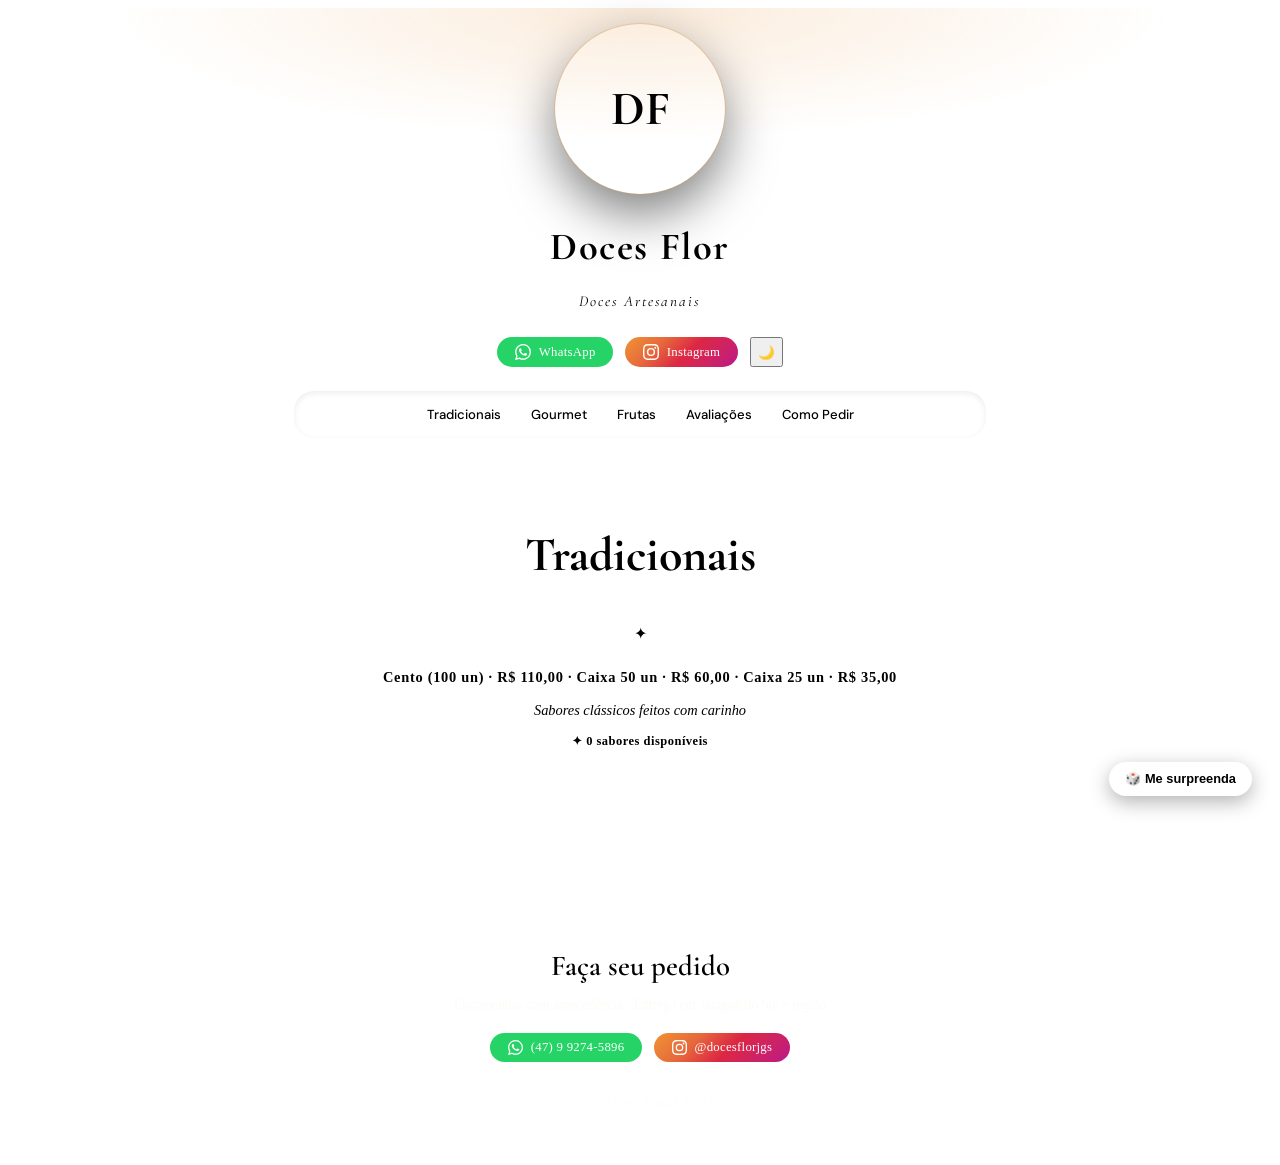
==== commit 9dd530b0: "Update index.html" ====
--- a/index.html
+++ b/index.html
@@ -69,6 +69,49 @@
 <link rel="stylesheet" href="https://docesflor.github.io/shared/theme.css">
 
 <link rel="stylesheet" href="style.css">
+<style>
+/* ✨ MELHORIAS VISUAIS */
+.nav-tab { position: relative; transition: color 0.25s ease; }
+.nav-tab::after {
+  content: ''; position: absolute; left: 50%; bottom: 2px;
+  height: 3px; width: 0; background: var(--amber); border-radius: 2px;
+  transform: translateX(-50%); transition: width 0.35s cubic-bezier(.4,0,.2,1);
+}
+.nav-tab.active::after { width: 60%; }
+
+@keyframes pulsoSurpresa {
+  0%, 100% { box-shadow: 0 6px 20px rgba(0,0,0,0.3), 0 0 0 0 rgba(232,148,58,0.5); }
+  50%      { box-shadow: 0 6px 20px rgba(0,0,0,0.3), 0 0 0 10px rgba(232,148,58,0); }
+}
+#btnSurpresa { animation: pulsoSurpresa 2.5s ease-in-out infinite; }
+
+.section.visible { animation: secaoEntrar 0.45s ease both; }
+@keyframes secaoEntrar {
+  from { opacity: 0; transform: translateY(14px); }
+  to   { opacity: 1; transform: translateY(0); }
+}
+
+.depoimento-card { opacity: 0; animation: depoimentoEntrar 0.5s ease forwards; }
+.depoimento-card:nth-child(1) { animation-delay: 0.05s; }
+.depoimento-card:nth-child(2) { animation-delay: 0.15s; }
+.depoimento-card:nth-child(3) { animation-delay: 0.25s; }
+.depoimento-card:nth-child(4) { animation-delay: 0.35s; }
+@keyframes depoimentoEntrar {
+  from { opacity: 0; transform: translateY(16px); }
+  to   { opacity: 1; transform: translateY(0); }
+}
+
+.price-tag { position: relative; overflow: hidden; }
+.price-tag::before {
+  content: ''; position: absolute; top: 0; left: -60%; width: 40%; height: 100%;
+  background: linear-gradient(120deg, transparent, rgba(255,255,255,0.35), transparent);
+  animation: brilhoPreco 4s ease-in-out infinite;
+}
+@keyframes brilhoPreco { 0% { left: -60%; } 40% { left: 130%; } 100% { left: 130%; } }
+
+.carrinho-count.pulsar { animation: contadorPulo 0.4s cubic-bezier(.34,1.56,.64,1); }
+@keyframes contadorPulo { 0% { transform: scale(1); } 50% { transform: scale(1.5); } 100% { transform: scale(1); } }
+</style>
 </head>
 <body>
 
@@ -446,5 +489,18 @@
 <script src="js/cardapio-cards.js"></script>
 <script src="js/cardapio-carrinho.js"></script>
 
+<script>
+(function() {
+  const contador = document.getElementById('carrinhoCount');
+  if (!contador) return;
+  const observer = new MutationObserver(() => {
+    contador.classList.remove('pulsar');
+    void contador.offsetWidth;
+    contador.classList.add('pulsar');
+  });
+  observer.observe(contador, { childList: true, characterData: true, subtree: true });
+})();
+</script>
+
 </body>
 </html>
--- a/style.css
+++ b/style.css
@@ -214,7 +214,7 @@
     position: relative;
   }
   .card:hover {
-    transform: translateY(-8px);
+    transform: perspective(800px) rotateX(var(--tiltX, 0deg)) rotateY(var(--tiltY, 0deg)) translateY(-8px);
     box-shadow: 0 16px 40px rgba(43,18,6,0.2);
   }
   .card-img-wrap {
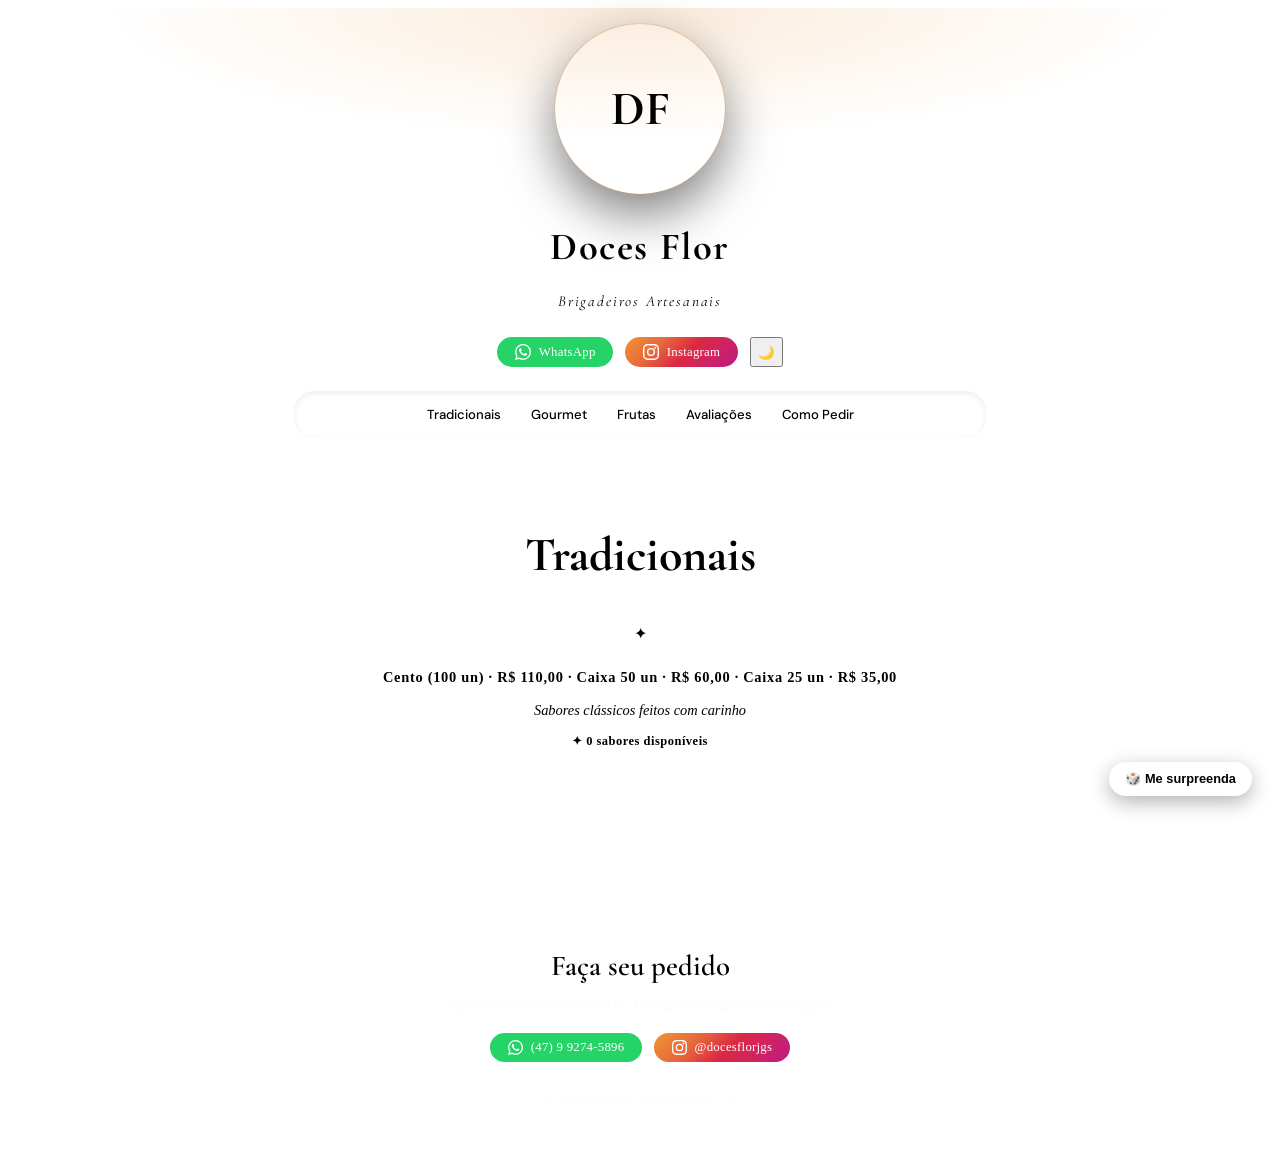
==== commit 21f4a6a7: "Update index.html" ====
--- a/index.html
+++ b/index.html
@@ -29,7 +29,7 @@
 <script>
   if ('serviceWorker' in navigator) {
     window.addEventListener('load', () => {
-      navigator.serviceWorker.register('/sw.js')
+      navigator.serviceWorker.register('./sw.js')
         .then(r => console.log('SW registrado:', r.scope))
         .catch(e => console.warn('SW erro:', e));
     });
@@ -127,7 +127,7 @@
     </div>
     <div class="header-title">
       <h1>Doces <span>Flor</span></h1>
-      <p>Doces Artesanais</p>
+      <p>Brigadeiros Artesanais</p>
     </div>
     <div class="header-cta">
       <a href="https://wa.me/5547992745896?text=Olá! Gostaria de fazer um pedido de doces." target="_blank" class="btn-social btn-whatsapp"
@@ -240,6 +240,9 @@
       <div class="ornament"><span class="ornament-icon">✦</span></div>
       <p class="desc">Amor em cada mordida, carinho em cada entrega ♥</p>
     </div>
+    <div class="depoimentos-carousel-wrapper">
+    <button class="btn-depoimento-seta seta-prev" onclick="moverCarrosselDepoimentos(-1)" aria-label="Depoimento anterior">‹</button>
+    <button class="btn-depoimento-seta seta-next" onclick="moverCarrosselDepoimentos(1)" aria-label="Próximo depoimento">›</button>
     <div class="depoimentos-grid" id="depoimentos-grid">
       <!-- Depoimentos reais são inseridos automaticamente aqui via JavaScript -->
       <div class="depoimento-card">
@@ -252,6 +255,7 @@
         <p class="depoimento-texto">"Melhor brigadeiro que já comi! O de Ferrero Rocher é incrível. Entrega pontual e embalagem linda."</p>
         <span class="depoimento-autor">— Carlos R.</span>
       </div>
+    </div>
     </div>
   </section>
 
--- a/style.css
+++ b/style.css
@@ -868,12 +868,47 @@
   }
 
   /* ── DEPOIMENTOS ── */
-  .depoimentos-grid {
-    display: grid;
-    grid-template-columns: repeat(auto-fill, minmax(260px, 1fr));
-    gap: 1.25rem;
+  .depoimentos-carousel-wrapper {
+    position: relative;
+    overflow: hidden;
     max-width: 900px;
     margin: 0 auto;
+    -webkit-mask-image: linear-gradient(to right, transparent, black 40px, black calc(100% - 40px), transparent);
+    mask-image: linear-gradient(to right, transparent, black 40px, black calc(100% - 40px), transparent);
+  }
+  .btn-depoimento-seta {
+    position: absolute;
+    top: 50%;
+    transform: translateY(-50%);
+    z-index: 5;
+    width: 36px;
+    height: 36px;
+    border-radius: 50%;
+    border: none;
+    background: var(--white);
+    color: var(--brown-dark);
+    font-size: 1.1rem;
+    cursor: pointer;
+    display: flex;
+    align-items: center;
+    justify-content: center;
+    box-shadow: 0 4px 14px rgba(0,0,0,0.18);
+    transition: background 0.2s, transform 0.15s;
+  }
+  .btn-depoimento-seta:hover { background: var(--amber); color: var(--white); transform: translateY(-50%) scale(1.08); }
+  .btn-depoimento-seta.seta-prev { left: 4px; }
+  .btn-depoimento-seta.seta-next { right: 4px; }
+  @media (max-width: 500px) {
+    .btn-depoimento-seta { width: 30px; height: 30px; font-size: 0.95rem; }
+  }
+  .depoimentos-grid {
+    display: flex;
+    gap: 1.25rem;
+    width: max-content;
+    will-change: transform;
+  }
+  .depoimentos-grid .depoimento-card {
+    flex: 0 0 280px;
   }
   .depoimento-card {
     background: var(--white);
@@ -1059,7 +1094,7 @@
 }
 
 .mini-resumo-fixo {
-  position: fixed; left: 1rem; right: 1rem; bottom: 1.5rem;
+  position: fixed; left: 1rem; right: 6rem; bottom: 1.5rem;
   background: var(--surface-brand); color: var(--on-surface-brand);
   border-radius: 50px; padding: 0.85rem 1.25rem;
   display: none; align-items: center; justify-content: space-between;
